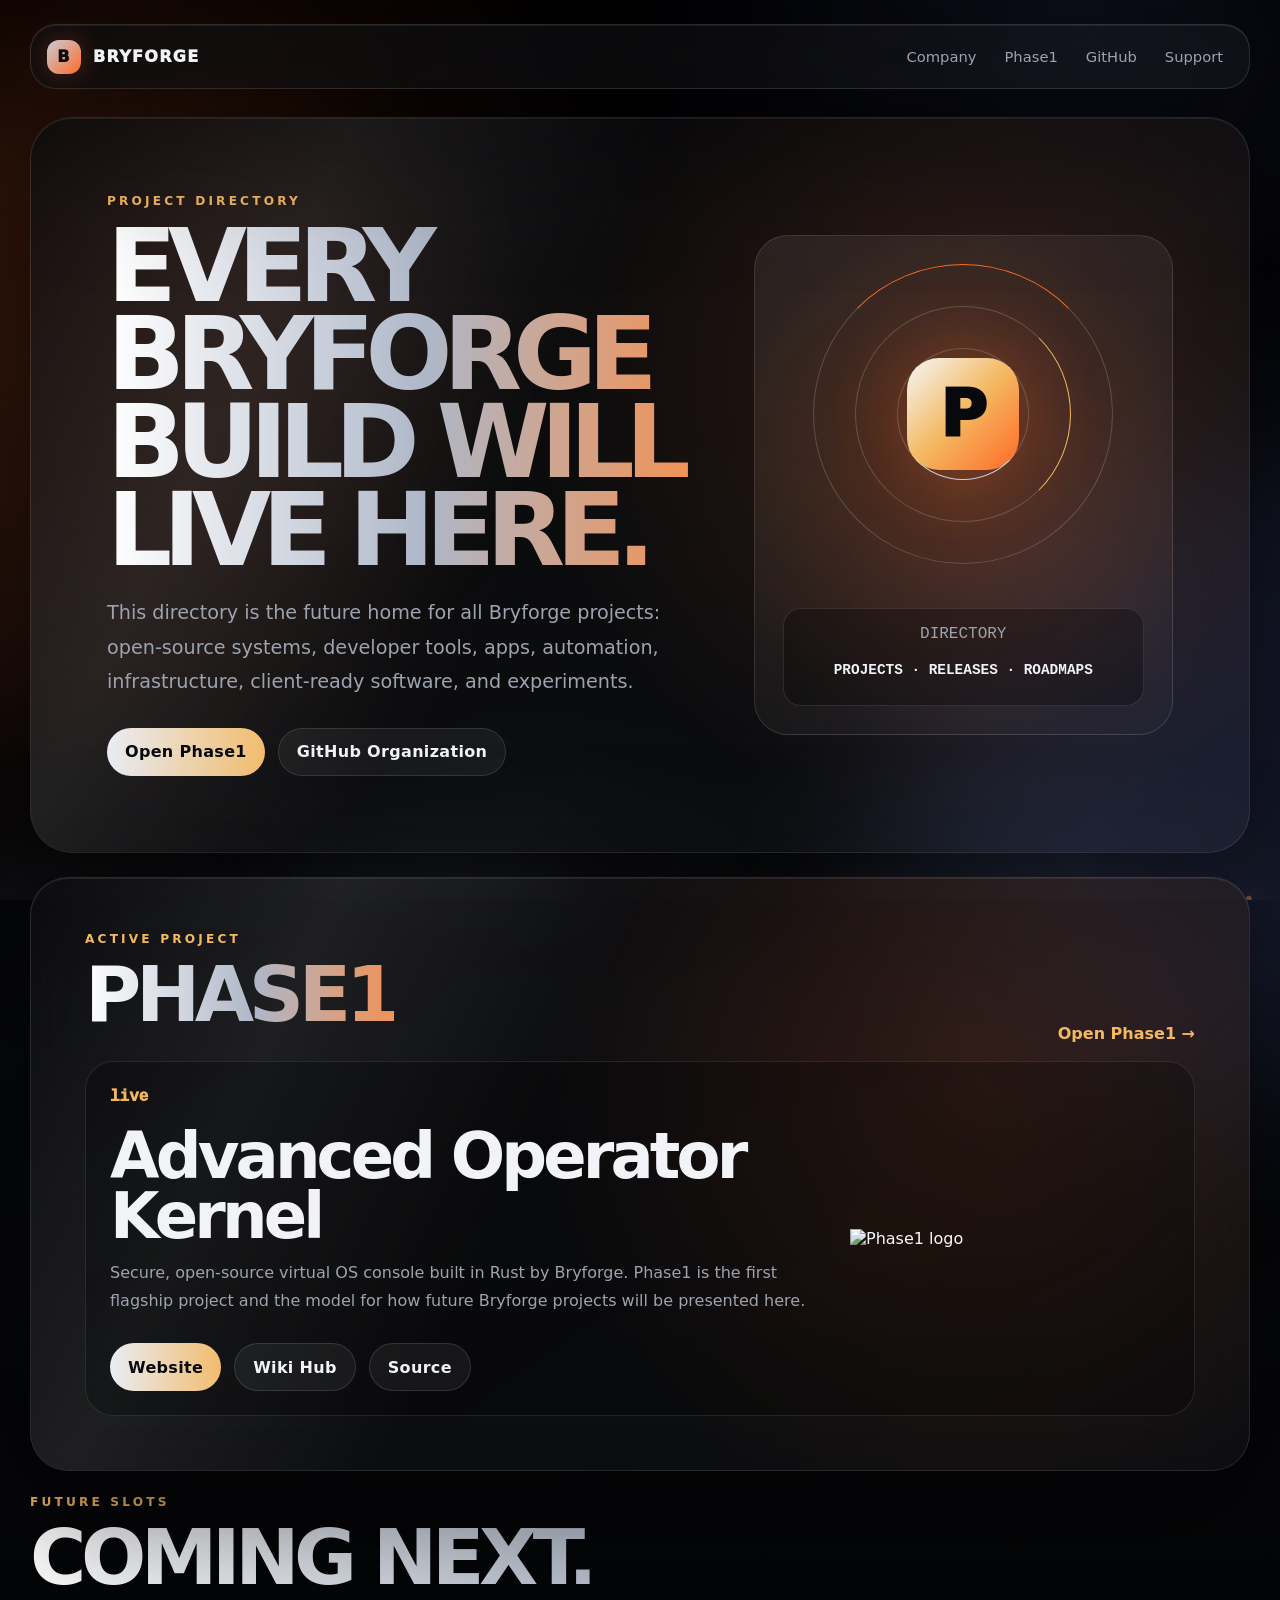
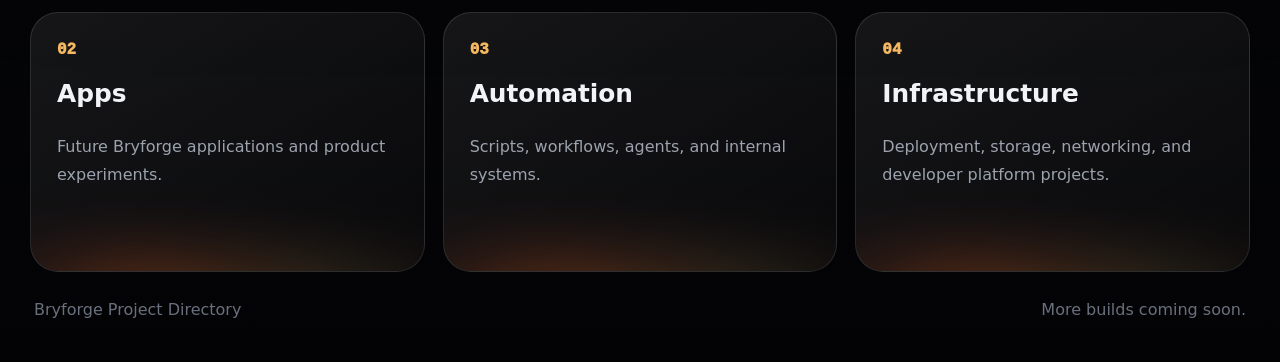
==== projects/index.html @ 0d3eb02b "Add Bryforge project directory page" ====
<!doctype html>
<html lang="en">
<head>
  <meta charset="utf-8">
  <meta name="viewport" content="width=device-width, initial-scale=1">
  <title>Bryforge Projects // Directory</title>
  <meta name="description" content="Project directory for Bryforge software, including Phase1 and future apps, tools, infrastructure, automation, and open-source systems.">
  <meta name="robots" content="index, follow, max-image-preview:large">
  <meta name="theme-color" content="#030305">
  <link rel="canonical" href="https://bryforge.github.io/projects/">
  <meta property="og:title" content="Bryforge Projects // Directory">
  <meta property="og:description" content="Directory of Bryforge software projects, starting with Phase1.">
  <meta property="og:type" content="website">
  <meta property="og:url" content="https://bryforge.github.io/projects/">
  <meta property="og:image" content="https://bryforge.github.io/phase1/assets/phase1-banner.svg">
  <link rel="stylesheet" href="../styles.css">
</head>
<body>
  <canvas id="smoke-canvas" aria-hidden="true"></canvas>
  <div class="grain" aria-hidden="true"></div>
  <div class="ember ember-a" aria-hidden="true"></div>
  <div class="ember ember-b" aria-hidden="true"></div>

  <header class="shell">
    <nav class="nav glass" aria-label="Project directory navigation">
      <a class="brand" href="../"><span class="brand-mark">B</span><span>Bryforge</span></a>
      <div class="nav-links">
        <a href="../">Company</a>
        <a href="https://bryforge.github.io/phase1/">Phase1</a>
        <a href="https://github.com/Bryforge" target="_blank" rel="noopener noreferrer">GitHub</a>
        <a href="https://www.buymeacoffee.com/bryforge" target="_blank" rel="noopener noreferrer">Support</a>
      </div>
    </nav>

    <main>
      <section class="hero glass" style="min-height: 620px;" aria-labelledby="directory-title">
        <div class="hero-copy">
          <p class="eyebrow">project directory</p>
          <h1 id="directory-title">Every Bryforge build will live here.</h1>
          <p class="hero-text">
            This directory is the future home for all Bryforge projects: open-source systems,
            developer tools, apps, automation, infrastructure, client-ready software, and experiments.
          </p>
          <div class="hero-actions">
            <a class="button primary" href="https://bryforge.github.io/phase1/">Open Phase1</a>
            <a class="button ghost" href="https://github.com/Bryforge" target="_blank" rel="noopener noreferrer">GitHub Organization</a>
          </div>
        </div>
        <div class="forge-panel">
          <div class="forge-core">
            <span class="core-ring ring-a"></span>
            <span class="core-ring ring-b"></span>
            <span class="core-ring ring-c"></span>
            <span class="core-letter">P</span>
          </div>
          <div class="forge-readout"><span>DIRECTORY</span><strong>PROJECTS · RELEASES · ROADMAPS</strong></div>
        </div>
      </section>

      <section class="section projects glass">
        <div class="section-heading split">
          <div>
            <p class="eyebrow">active project</p>
            <h2>Phase1</h2>
          </div>
          <a class="small-link" href="https://bryforge.github.io/phase1/">Open Phase1 →</a>
        </div>
        <div class="project-feature">
          <div>
            <span class="status-pill">live</span>
            <h3>Advanced Operator Kernel</h3>
            <p>
              Secure, open-source virtual OS console built in Rust by Bryforge. Phase1 is the first
              flagship project and the model for how future Bryforge projects will be presented here.
            </p>
            <div class="project-actions">
              <a class="button primary" href="https://bryforge.github.io/phase1/">Website</a>
              <a class="button ghost" href="https://bryforge.github.io/phase1/wiki/">Wiki Hub</a>
              <a class="button ghost" href="https://github.com/Bryforge/phase1" target="_blank" rel="noopener noreferrer">Source</a>
            </div>
          </div>
          <img src="https://bryforge.github.io/phase1/assets/phase1-banner.svg" alt="Phase1 logo">
        </div>
      </section>

      <section class="section services">
        <div class="section-heading">
          <p class="eyebrow">future slots</p>
          <h2>Coming next.</h2>
        </div>
        <div class="card-grid three">
          <article class="smoke-card"><span class="number">02</span><h3>Apps</h3><p>Future Bryforge applications and product experiments.</p></article>
          <article class="smoke-card"><span class="number">03</span><h3>Automation</h3><p>Scripts, workflows, agents, and internal systems.</p></article>
          <article class="smoke-card"><span class="number">04</span><h3>Infrastructure</h3><p>Deployment, storage, networking, and developer platform projects.</p></article>
        </div>
      </section>
    </main>

    <footer class="footer"><span>Bryforge Project Directory</span><span>More builds coming soon.</span></footer>
  </header>

  <script src="../smoke.js"></script>
</body>
</html>
---- styles.css ----
:root {
  --bg: #030305;
  --panel: rgba(12, 13, 16, 0.76);
  --text: #f1f3f7;
  --muted: #9ca3af;
  --dim: #69707d;
  --steel: #c8ced8;
  --ember: #ff6a28;
  --gold: #f4b860;
  --blue: #7a8cff;
  --line: rgba(255, 255, 255, 0.12);
  --shadow: 0 36px 140px rgba(0, 0, 0, 0.58);
}

* { box-sizing: border-box; }
html { scroll-behavior: smooth; }
body {
  margin: 0;
  min-height: 100vh;
  color: var(--text);
  font-family: Inter, ui-sans-serif, system-ui, -apple-system, BlinkMacSystemFont, "Segoe UI", sans-serif;
  background:
    radial-gradient(circle at 16% 10%, rgba(255, 106, 40, 0.13), transparent 26rem),
    radial-gradient(circle at 84% 0%, rgba(122, 140, 255, 0.12), transparent 28rem),
    linear-gradient(180deg, #020203 0%, #07080b 52%, #030305 100%);
  overflow-x: hidden;
}

a { color: inherit; }

#smoke-canvas {
  position: fixed;
  inset: 0;
  width: 100%;
  height: 100%;
  z-index: -5;
  background: transparent;
}

.grain {
  position: fixed;
  inset: 0;
  pointer-events: none;
  z-index: -1;
  opacity: 0.08;
  background-image:
    linear-gradient(rgba(255,255,255,0.12) 1px, transparent 1px),
    linear-gradient(90deg, rgba(255,255,255,0.08) 1px, transparent 1px);
  background-size: 62px 62px;
  mask-image: radial-gradient(circle at center, black, transparent 82%);
}

.ember {
  position: fixed;
  width: 42rem;
  aspect-ratio: 1;
  border-radius: 999px;
  filter: blur(100px);
  opacity: 0.14;
  pointer-events: none;
  z-index: -4;
}
.ember-a { left: -18rem; top: 4rem; background: #ff6a28; animation: drift-a 24s ease-in-out infinite alternate; }
.ember-b { right: -18rem; bottom: -12rem; background: #7a8cff; animation: drift-b 28s ease-in-out infinite alternate; }

.shell { width: min(1220px, calc(100% - 32px)); margin: 0 auto; padding: 24px 0 44px; }
.glass {
  background: linear-gradient(145deg, var(--panel), rgba(255, 255, 255, 0.035));
  border: 1px solid var(--line);
  box-shadow: var(--shadow), inset 0 1px 0 rgba(255, 255, 255, 0.08);
  backdrop-filter: blur(28px);
}

.nav {
  position: sticky;
  top: 16px;
  z-index: 20;
  display: flex;
  justify-content: space-between;
  align-items: center;
  gap: 18px;
  padding: 14px 16px;
  border-radius: 26px;
}
.brand {
  display: inline-flex;
  align-items: center;
  gap: 12px;
  text-decoration: none;
  font-weight: 950;
  letter-spacing: 0.08em;
  text-transform: uppercase;
}
.brand-mark {
  display: grid;
  place-items: center;
  width: 34px;
  height: 34px;
  border-radius: 12px;
  color: #0b0b0d;
  background: linear-gradient(135deg, var(--steel), var(--ember));
  box-shadow: 0 0 28px rgba(255, 106, 40, 0.25);
}
.nav-links { display: flex; align-items: center; gap: 8px; color: var(--muted); font-size: 0.92rem; }
.nav-links a { position: relative; padding: 9px 10px; border-radius: 999px; text-decoration: none; transition: color 180ms ease, background 180ms ease; }
.nav-links a:hover, .nav-links a:focus-visible { color: var(--text); background: rgba(255, 255, 255, 0.075); }

.hero {
  position: relative;
  display: grid;
  grid-template-columns: minmax(0, 1fr) minmax(300px, 0.72fr);
  gap: clamp(26px, 5vw, 70px);
  align-items: center;
  min-height: 760px;
  margin-top: 28px;
  padding: clamp(28px, 7vw, 76px);
  border-radius: 42px;
  overflow: hidden;
}
.hero::before, .projects::before, .support::before {
  content: "";
  position: absolute;
  inset: -1px;
  pointer-events: none;
  background:
    linear-gradient(115deg, transparent, rgba(255,255,255,0.08), transparent 42%),
    radial-gradient(circle at 78% 36%, rgba(255, 106, 40, 0.15), transparent 28rem);
}
.hero-copy, .forge-panel, .support > *, .projects > * { position: relative; z-index: 2; }

.eyebrow { margin: 0 0 14px; color: var(--gold); text-transform: uppercase; letter-spacing: 0.26em; font-size: 0.76rem; font-weight: 850; }
h1, h2, h3, p { margin-top: 0; }
h1 {
  max-width: 860px;
  margin-bottom: 22px;
  font-size: clamp(3.2rem, 8vw, 7.8rem);
  line-height: 0.86;
  letter-spacing: -0.09em;
  text-transform: uppercase;
}
h1, h2 {
  background: linear-gradient(90deg, #ffffff, #aeb7c8, #ff8a3d, #f4b860, #ffffff);
  background-size: 220% 100%;
  -webkit-background-clip: text;
  color: transparent;
  animation: steel-flow 11s linear infinite;
}
.hero-text { max-width: 760px; color: var(--muted); font-size: clamp(1rem, 1.8vw, 1.2rem); line-height: 1.8; }
.hero-actions, .project-actions { display: flex; flex-wrap: wrap; gap: 13px; margin-top: 28px; }
.button {
  display: inline-flex;
  align-items: center;
  justify-content: center;
  min-height: 48px;
  padding: 0 18px;
  border-radius: 999px;
  text-decoration: none;
  font-weight: 900;
  letter-spacing: 0.02em;
  touch-action: manipulation;
}
.primary { color: #08090c; background: linear-gradient(90deg, #e8edf5, #f4b860, #ff6a28); background-size: 220% 100%; animation: steel-flow 7s linear infinite; }
.ghost { color: var(--text); border: 1px solid var(--line); background: rgba(255,255,255,0.055); }
.coffee { color: #08090c; background: linear-gradient(90deg, #f4b860, #ff6a28, #e8edf5); background-size: 220% 100%; animation: steel-flow 6s linear infinite; }

.forge-panel {
  display: grid;
  gap: 22px;
  justify-items: center;
  padding: 28px;
  min-height: 500px;
  border-radius: 34px;
  background:
    radial-gradient(circle at center, rgba(255,106,40,0.18), transparent 16rem),
    linear-gradient(145deg, rgba(255,255,255,0.08), rgba(255,255,255,0.025));
  border: 1px solid rgba(255,255,255,0.12);
}
.forge-core { position: relative; display: grid; place-items: center; width: min(100%, 300px); aspect-ratio: 1; }
.core-ring { position: absolute; inset: 0; border-radius: 999px; border: 1px solid rgba(255,255,255,0.18); }
.ring-a { animation: spin 18s linear infinite; border-top-color: var(--ember); }
.ring-b { inset: 14%; animation: spin-rev 13s linear infinite; border-right-color: var(--gold); }
.ring-c { inset: 28%; animation: spin 9s linear infinite; border-bottom-color: var(--steel); }
.core-letter {
  display: grid;
  place-items: center;
  width: 112px;
  height: 112px;
  border-radius: 32px;
  color: #08090c;
  font-size: 4rem;
  font-weight: 1000;
  background: linear-gradient(135deg, #f6f7fa, #f4b860, #ff6a28);
  box-shadow: 0 0 80px rgba(255,106,40,0.3);
}
.forge-readout {
  display: grid;
  gap: 8px;
  width: 100%;
  padding: 16px;
  border-radius: 18px;
  color: var(--muted);
  background: rgba(0,0,0,0.28);
  border: 1px solid rgba(255,255,255,0.1);
  font-family: ui-monospace, "SFMono-Regular", monospace;
  text-align: center;
}
.forge-readout strong { color: var(--text); font-size: 0.9rem; }

.section { margin-top: 24px; }
.section-heading { margin-bottom: 18px; }
.section-heading h2, .manifesto h2, .support h2 { margin-bottom: 12px; font-size: clamp(2.3rem, 6vw, 5rem); line-height: 0.92; letter-spacing: -0.07em; text-transform: uppercase; }
.split { display: flex; align-items: end; justify-content: space-between; gap: 18px; }
.card-grid { display: grid; gap: 18px; }
.three { grid-template-columns: repeat(3, 1fr); }
.smoke-card {
  position: relative;
  min-height: 260px;
  padding: 26px;
  border-radius: 28px;
  background: linear-gradient(145deg, rgba(255,255,255,0.075), rgba(255,255,255,0.025));
  border: 1px solid var(--line);
  overflow: hidden;
}
.smoke-card::after { content: ""; position: absolute; inset: auto -20% -42% -20%; height: 120px; background: linear-gradient(90deg, transparent, rgba(255,106,40,0.35), rgba(244,184,96,0.18), transparent); filter: blur(34px); }
.number, .status-pill { display: inline-flex; margin-bottom: 20px; color: var(--gold); font-family: ui-monospace, "SFMono-Regular", monospace; font-weight: 950; }
.smoke-card h3 { font-size: 1.55rem; }
.smoke-card p, .project-feature p, .manifesto p, .support p { color: var(--muted); line-height: 1.75; }

.projects, .support, .manifesto { position: relative; padding: clamp(26px, 5vw, 54px); border-radius: 38px; overflow: hidden; }
.project-feature {
  display: grid;
  grid-template-columns: minmax(0, 1fr) 320px;
  gap: 24px;
  align-items: center;
  padding: 24px;
  border-radius: 28px;
  background: rgba(0,0,0,0.25);
  border: 1px solid rgba(255,255,255,0.1);
}
.project-feature h3 { margin-bottom: 12px; font-size: clamp(2rem, 5vw, 4rem); line-height: 0.95; letter-spacing: -0.06em; }
.project-feature img { width: min(100%, 320px); filter: grayscale(0.3) contrast(1.05) drop-shadow(0 0 32px rgba(255,106,40,0.16)); mix-blend-mode: screen; }
.small-link { color: var(--gold); text-decoration: none; font-weight: 900; }
.manifesto { background: linear-gradient(145deg, rgba(255,255,255,0.05), rgba(255,255,255,0.018)), radial-gradient(circle at 20% 0%, rgba(255,106,40,0.09), transparent 22rem); border: 1px solid var(--line); }
.support { display: grid; grid-template-columns: minmax(0, 1fr) 260px; gap: 22px; align-items: center; }
.coffee-card { position: relative; z-index: 2; display: grid; place-items: center; gap: 6px; min-height: 180px; padding: 24px; border-radius: 28px; text-decoration: none; color: #08090c; background: linear-gradient(135deg, #f4b860, #ff6a28, #f6f7fa); background-size: 220% 100%; animation: steel-flow 7s linear infinite; }
.coffee-card span { font-size: 2.1rem; }
.coffee-card strong { font-size: 1.25rem; }
.coffee-card small { color: rgba(0,0,0,0.62); font-weight: 800; }
.footer { display: flex; justify-content: space-between; gap: 12px; padding: 28px 4px 0; color: var(--dim); }

@keyframes steel-flow { to { background-position: 220% 0; } }
@keyframes spin { to { transform: rotate(360deg); } }
@keyframes spin-rev { to { transform: rotate(-360deg); } }
@keyframes drift-a { to { transform: translate3d(12vw, 8vh, 0); } }
@keyframes drift-b { to { transform: translate3d(-10vw, -8vh, 0); } }

@media (max-width: 920px) {
  .shell { width: min(100% - 20px, 720px); padding-top: 10px; }
  .nav { position: relative; top: 0; align-items: flex-start; flex-direction: column; }
  .nav-links { flex-wrap: wrap; }
  .hero, .project-feature, .support { grid-template-columns: 1fr; }
  .hero { min-height: auto; padding: 28px; border-radius: 32px; }
  .forge-panel { min-height: 360px; }
  .three { grid-template-columns: 1fr; }
  .split { align-items: flex-start; flex-direction: column; }
  .footer { flex-direction: column; }
}

@media (prefers-reduced-motion: reduce) {
  *, *::before, *::after { animation-duration: 0.001ms !important; animation-iteration-count: 1 !important; scroll-behavior: auto !important; }
}
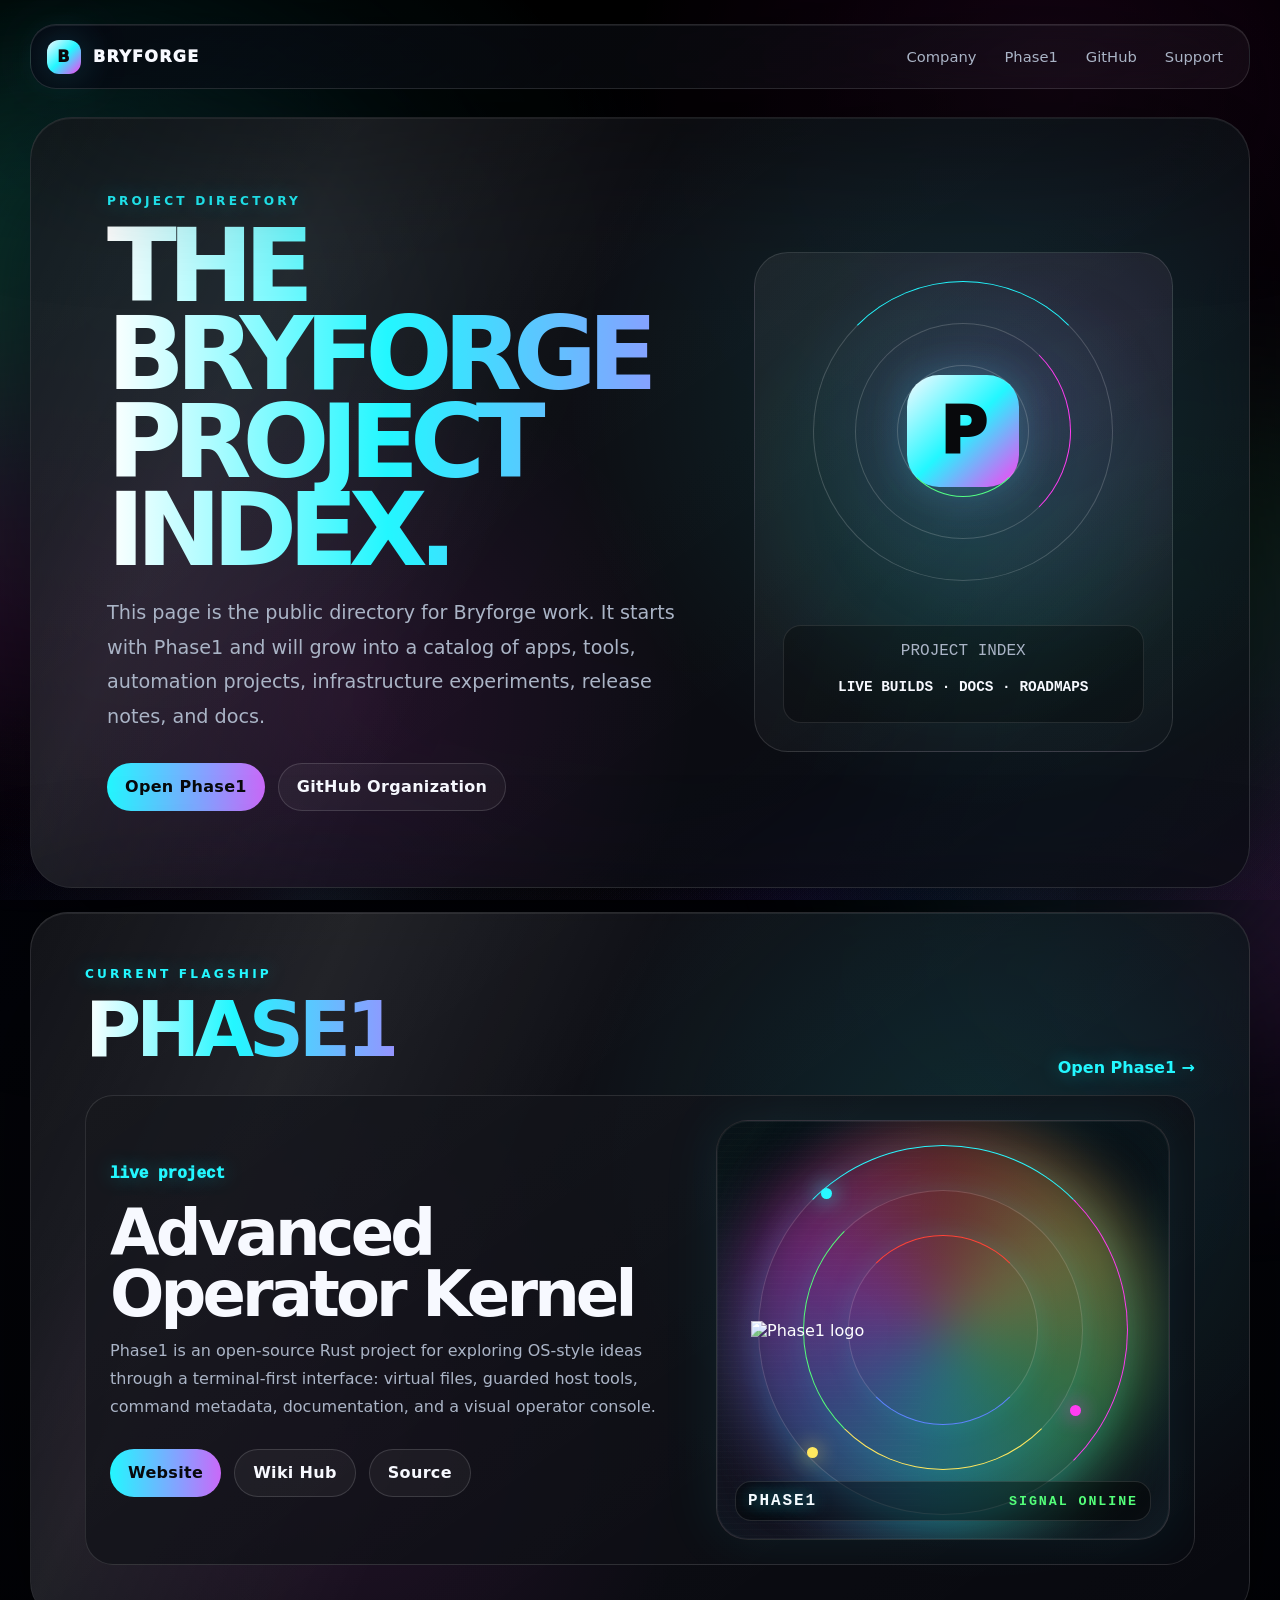
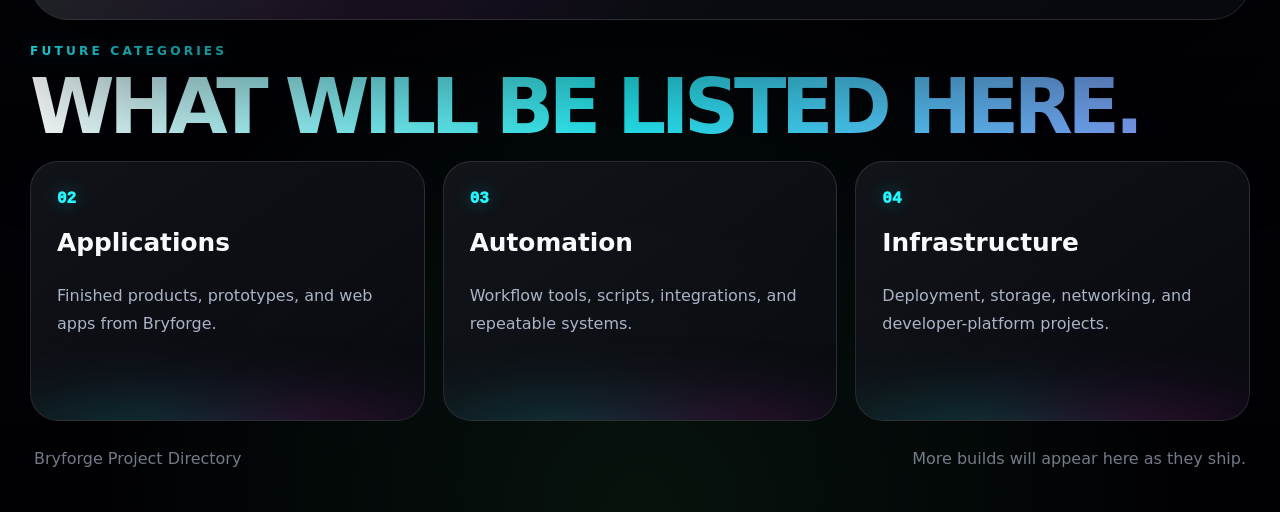
==== commit c032aaf0: "Refine project directory copy and sleek theme" ====
--- a/projects/index.html
+++ b/projects/index.html
@@ -4,16 +4,18 @@
   <meta charset="utf-8">
   <meta name="viewport" content="width=device-width, initial-scale=1">
   <title>Bryforge Projects // Directory</title>
-  <meta name="description" content="Project directory for Bryforge software, including Phase1 and future apps, tools, infrastructure, automation, and open-source systems.">
+  <meta name="description" content="A directory of Bryforge software projects, starting with Phase1 and expanding to future apps, tools, automation, and infrastructure work.">
   <meta name="robots" content="index, follow, max-image-preview:large">
-  <meta name="theme-color" content="#030305">
+  <meta name="theme-color" content="#010104">
   <link rel="canonical" href="https://bryforge.github.io/projects/">
   <meta property="og:title" content="Bryforge Projects // Directory">
-  <meta property="og:description" content="Directory of Bryforge software projects, starting with Phase1.">
+  <meta property="og:description" content="A home for Bryforge projects, releases, documentation, and future software work.">
   <meta property="og:type" content="website">
   <meta property="og:url" content="https://bryforge.github.io/projects/">
   <meta property="og:image" content="https://bryforge.github.io/phase1/assets/phase1-banner.svg">
   <link rel="stylesheet" href="../styles.css">
+  <link rel="stylesheet" href="../live-phase.css">
+  <link rel="stylesheet" href="../sleek.css">
 </head>
 <body>
   <canvas id="smoke-canvas" aria-hidden="true"></canvas>
@@ -36,10 +38,10 @@
       <section class="hero glass" style="min-height: 620px;" aria-labelledby="directory-title">
         <div class="hero-copy">
           <p class="eyebrow">project directory</p>
-          <h1 id="directory-title">Every Bryforge build will live here.</h1>
+          <h1 id="directory-title">The Bryforge project index.</h1>
           <p class="hero-text">
-            This directory is the future home for all Bryforge projects: open-source systems,
-            developer tools, apps, automation, infrastructure, client-ready software, and experiments.
+            This page is the public directory for Bryforge work. It starts with Phase1 and will grow into
+            a catalog of apps, tools, automation projects, infrastructure experiments, release notes, and docs.
           </p>
           <div class="hero-actions">
             <a class="button primary" href="https://bryforge.github.io/phase1/">Open Phase1</a>
@@ -53,25 +55,25 @@
             <span class="core-ring ring-c"></span>
             <span class="core-letter">P</span>
           </div>
-          <div class="forge-readout"><span>DIRECTORY</span><strong>PROJECTS · RELEASES · ROADMAPS</strong></div>
+          <div class="forge-readout"><span>PROJECT INDEX</span><strong>LIVE BUILDS · DOCS · ROADMAPS</strong></div>
         </div>
       </section>
 
       <section class="section projects glass">
         <div class="section-heading split">
           <div>
-            <p class="eyebrow">active project</p>
+            <p class="eyebrow">current flagship</p>
             <h2>Phase1</h2>
           </div>
           <a class="small-link" href="https://bryforge.github.io/phase1/">Open Phase1 →</a>
         </div>
-        <div class="project-feature">
+        <div class="project-feature project-feature-live">
           <div>
-            <span class="status-pill">live</span>
+            <span class="status-pill live-pill">live project</span>
             <h3>Advanced Operator Kernel</h3>
             <p>
-              Secure, open-source virtual OS console built in Rust by Bryforge. Phase1 is the first
-              flagship project and the model for how future Bryforge projects will be presented here.
+              Phase1 is an open-source Rust project for exploring OS-style ideas through a terminal-first interface:
+              virtual files, guarded host tools, command metadata, documentation, and a visual operator console.
             </p>
             <div class="project-actions">
               <a class="button primary" href="https://bryforge.github.io/phase1/">Website</a>
@@ -79,24 +81,34 @@
               <a class="button ghost" href="https://github.com/Bryforge/phase1" target="_blank" rel="noopener noreferrer">Source</a>
             </div>
           </div>
-          <img src="https://bryforge.github.io/phase1/assets/phase1-banner.svg" alt="Phase1 logo">
+          <a class="phase-live-stage" href="https://bryforge.github.io/phase1/" aria-label="Open Phase1 website">
+            <span class="phase-halo halo-a"></span>
+            <span class="phase-halo halo-b"></span>
+            <span class="phase-halo halo-c"></span>
+            <span class="phase-spark spark-a"></span>
+            <span class="phase-spark spark-b"></span>
+            <span class="phase-spark spark-c"></span>
+            <span class="phase-scan"></span>
+            <img src="https://bryforge.github.io/phase1/assets/phase1-banner.svg" alt="Phase1 logo">
+            <span class="phase-caption"><strong>PHASE1</strong><small>signal online</small></span>
+          </a>
         </div>
       </section>
 
       <section class="section services">
         <div class="section-heading">
-          <p class="eyebrow">future slots</p>
-          <h2>Coming next.</h2>
+          <p class="eyebrow">future categories</p>
+          <h2>What will be listed here.</h2>
         </div>
         <div class="card-grid three">
-          <article class="smoke-card"><span class="number">02</span><h3>Apps</h3><p>Future Bryforge applications and product experiments.</p></article>
-          <article class="smoke-card"><span class="number">03</span><h3>Automation</h3><p>Scripts, workflows, agents, and internal systems.</p></article>
-          <article class="smoke-card"><span class="number">04</span><h3>Infrastructure</h3><p>Deployment, storage, networking, and developer platform projects.</p></article>
+          <article class="smoke-card"><span class="number">02</span><h3>Applications</h3><p>Finished products, prototypes, and web apps from Bryforge.</p></article>
+          <article class="smoke-card"><span class="number">03</span><h3>Automation</h3><p>Workflow tools, scripts, integrations, and repeatable systems.</p></article>
+          <article class="smoke-card"><span class="number">04</span><h3>Infrastructure</h3><p>Deployment, storage, networking, and developer-platform projects.</p></article>
         </div>
       </section>
     </main>
 
-    <footer class="footer"><span>Bryforge Project Directory</span><span>More builds coming soon.</span></footer>
+    <footer class="footer"><span>Bryforge Project Directory</span><span>More builds will appear here as they ship.</span></footer>
   </header>
 
   <script src="../smoke.js"></script>
--- a/live-phase.css
+++ b/live-phase.css
@@ -0,0 +1,221 @@
+/* Makes the Phase1 project preview feel alive on the Bryforge company site. */
+.project-feature-live {
+  grid-template-columns: minmax(0, 1fr) minmax(290px, 0.78fr);
+  overflow: hidden;
+}
+
+.live-pill {
+  color: #23f7ff;
+  text-shadow: 0 0 20px rgba(35, 247, 255, 0.7);
+}
+
+.phase-live-stage {
+  position: relative;
+  display: grid;
+  place-items: center;
+  min-height: 420px;
+  padding: clamp(18px, 4vw, 34px);
+  border-radius: 32px;
+  overflow: hidden;
+  isolation: isolate;
+  text-decoration: none;
+  background:
+    radial-gradient(circle at 50% 42%, rgba(35, 247, 255, 0.12), transparent 18rem),
+    radial-gradient(circle at 35% 60%, rgba(255, 61, 242, 0.12), transparent 16rem),
+    linear-gradient(145deg, rgba(3, 4, 8, 0.96), rgba(18, 20, 28, 0.82));
+  border: 1px solid rgba(255, 255, 255, 0.14);
+  box-shadow:
+    inset 0 0 0 1px rgba(255, 255, 255, 0.05),
+    inset 0 0 70px rgba(35, 247, 255, 0.06),
+    0 0 60px rgba(35, 247, 255, 0.08);
+}
+
+.phase-live-stage::before {
+  content: "";
+  position: absolute;
+  width: 92%;
+  aspect-ratio: 1;
+  border-radius: 50%;
+  background: conic-gradient(from 0deg, #ff4438, #ffe85f, #54ff7a, #29f8ff, #5d85ff, #ff3df2, #ff4438);
+  filter: blur(28px);
+  opacity: 0.36;
+  animation: phase-spin 18s linear infinite;
+  z-index: -2;
+}
+
+.phase-live-stage::after {
+  content: "";
+  position: absolute;
+  inset: 0;
+  background:
+    repeating-linear-gradient(to bottom, rgba(255, 255, 255, 0.08), rgba(255, 255, 255, 0.08) 1px, transparent 1px, transparent 6px),
+    linear-gradient(115deg, transparent 0%, rgba(255, 255, 255, 0.14) 45%, transparent 52%);
+  opacity: 0.14;
+  mix-blend-mode: screen;
+  transform: translateX(-55%);
+  animation: phase-sheen 6s ease-in-out infinite;
+  pointer-events: none;
+}
+
+.phase-live-stage img {
+  position: relative;
+  z-index: 4;
+  width: min(100%, 390px);
+  filter:
+    saturate(1.24)
+    contrast(1.1)
+    drop-shadow(0 0 26px rgba(35, 247, 255, 0.28))
+    drop-shadow(0 0 48px rgba(255, 61, 242, 0.16));
+  mix-blend-mode: screen;
+  animation: phase-float 5.5s ease-in-out infinite;
+}
+
+.phase-halo {
+  position: absolute;
+  border-radius: 50%;
+  pointer-events: none;
+  z-index: 1;
+  border: 1px solid rgba(255, 255, 255, 0.16);
+  box-shadow: 0 0 28px rgba(35, 247, 255, 0.12);
+}
+
+.halo-a {
+  width: 82%;
+  aspect-ratio: 1;
+  border-top-color: #29f8ff;
+  border-right-color: #ff3df2;
+  animation: phase-spin 14s linear infinite;
+}
+
+.halo-b {
+  width: 62%;
+  aspect-ratio: 1;
+  border-bottom-color: #ffe85f;
+  border-left-color: #54ff7a;
+  animation: phase-spin-rev 10s linear infinite;
+}
+
+.halo-c {
+  width: 42%;
+  aspect-ratio: 1;
+  border-top-color: #ff4438;
+  border-bottom-color: #5d85ff;
+  animation: phase-spin 7s linear infinite;
+}
+
+.phase-spark {
+  position: absolute;
+  width: 11px;
+  height: 11px;
+  border-radius: 50%;
+  z-index: 5;
+  background: #29f8ff;
+  box-shadow: 0 0 20px #29f8ff, 0 0 36px rgba(41, 248, 255, 0.55);
+  animation: phase-spark-orbit 8s linear infinite;
+}
+
+.spark-a { top: 16%; left: 23%; animation-duration: 7.8s; }
+.spark-b { top: 68%; left: 78%; background: #ff3df2; box-shadow: 0 0 20px #ff3df2; animation-duration: 10s; animation-direction: reverse; }
+.spark-c { top: 78%; left: 20%; background: #ffe85f; box-shadow: 0 0 20px #ffe85f; animation-duration: 12s; }
+
+.phase-scan {
+  position: absolute;
+  inset: 0;
+  z-index: 6;
+  pointer-events: none;
+  background: linear-gradient(to bottom, transparent 0%, rgba(35, 247, 255, 0.22) 48%, transparent 56%);
+  opacity: 0.0;
+  transform: translateY(-100%);
+  animation: phase-scan 4.8s ease-in-out infinite;
+}
+
+.phase-caption {
+  position: absolute;
+  left: 18px;
+  right: 18px;
+  bottom: 18px;
+  z-index: 8;
+  display: flex;
+  justify-content: space-between;
+  gap: 14px;
+  align-items: center;
+  padding: 10px 12px;
+  border-radius: 16px;
+  color: rgba(245, 251, 255, 0.88);
+  background: rgba(0, 0, 0, 0.44);
+  border: 1px solid rgba(255, 255, 255, 0.12);
+  font-family: ui-monospace, "SFMono-Regular", monospace;
+  letter-spacing: 0.12em;
+  text-transform: uppercase;
+}
+
+.phase-caption strong {
+  color: #f5fbff;
+  text-shadow: 0 0 18px rgba(35, 247, 255, 0.72);
+}
+
+.phase-caption small {
+  color: #54ff7a;
+  font-weight: 850;
+  animation: phase-blink 1.8s steps(2, start) infinite;
+}
+
+@keyframes phase-spin { to { transform: rotate(360deg); } }
+@keyframes phase-spin-rev { to { transform: rotate(-360deg); } }
+
+@keyframes phase-float {
+  0%, 100% { transform: translateY(0) scale(1); }
+  50% { transform: translateY(-10px) scale(1.018); }
+}
+
+@keyframes phase-sheen {
+  0%, 35% { transform: translateX(-70%); opacity: 0; }
+  50% { opacity: 0.18; }
+  75%, 100% { transform: translateX(70%); opacity: 0; }
+}
+
+@keyframes phase-scan {
+  0%, 58% { transform: translateY(-110%); opacity: 0; }
+  66% { opacity: 0.34; }
+  82%, 100% { transform: translateY(110%); opacity: 0; }
+}
+
+@keyframes phase-spark-orbit {
+  0% { transform: translate3d(0, 0, 0) scale(0.85); opacity: 0.42; }
+  25% { transform: translate3d(22px, -20px, 0) scale(1.2); opacity: 1; }
+  50% { transform: translate3d(0, -38px, 0) scale(0.9); opacity: 0.62; }
+  75% { transform: translate3d(-22px, -18px, 0) scale(1.12); opacity: 1; }
+  100% { transform: translate3d(0, 0, 0) scale(0.85); opacity: 0.42; }
+}
+
+@keyframes phase-blink {
+  50% { opacity: 0.35; }
+}
+
+@media (max-width: 920px) {
+  .project-feature-live {
+    grid-template-columns: 1fr;
+  }
+
+  .phase-live-stage {
+    min-height: 360px;
+  }
+
+  .phase-caption {
+    position: relative;
+    left: auto;
+    right: auto;
+    bottom: auto;
+    width: 100%;
+    margin-top: 14px;
+  }
+}
+
+@media (prefers-reduced-motion: reduce) {
+  .phase-live-stage *,
+  .phase-live-stage::before,
+  .phase-live-stage::after {
+    animation-duration: 0.001ms !important;
+    animation-iteration-count: 1 !important;
+  }
+}
--- a/sleek.css
+++ b/sleek.css
@@ -0,0 +1,114 @@
+/* Sleek black + rainbow smoke refresh for Bryforge. */
+:root {
+  --bg: #010104;
+  --panel: rgba(4, 6, 12, 0.76);
+  --panel-strong: rgba(6, 8, 14, 0.94);
+  --text: #f7f9ff;
+  --muted: #aab4c6;
+  --dim: #687083;
+  --steel: #edf2ff;
+  --ember: #23f7ff;
+  --gold: #8b9cff;
+  --blue: #ff3df2;
+  --line: rgba(255, 255, 255, 0.13);
+  --shadow: 0 42px 150px rgba(0, 0, 0, 0.72);
+}
+
+body {
+  background:
+    radial-gradient(circle at 18% 12%, rgba(35, 247, 255, 0.13), transparent 28rem),
+    radial-gradient(circle at 82% 4%, rgba(255, 61, 242, 0.12), transparent 30rem),
+    radial-gradient(circle at 50% 100%, rgba(83, 255, 133, 0.07), transparent 34rem),
+    linear-gradient(180deg, #000 0%, #03040a 48%, #010104 100%);
+}
+
+.glass,
+.smoke-card,
+.manifesto,
+.project-feature {
+  background:
+    linear-gradient(145deg, rgba(255, 255, 255, 0.058), rgba(255, 255, 255, 0.018)),
+    rgba(4, 6, 12, 0.78);
+  border-color: rgba(255, 255, 255, 0.12);
+}
+
+.nav {
+  background:
+    linear-gradient(145deg, rgba(5, 8, 16, 0.88), rgba(255, 255, 255, 0.035));
+}
+
+.brand-mark,
+.core-letter {
+  background: linear-gradient(135deg, #f7f9ff, #23f7ff, #ff3df2);
+  box-shadow: 0 0 38px rgba(35, 247, 255, 0.22), 0 0 72px rgba(255, 61, 242, 0.12);
+}
+
+h1,
+h2 {
+  background: linear-gradient(90deg, #ffffff, #23f7ff, #8b9cff, #ff3df2, #53ff85, #ffffff);
+  background-size: 240% 100%;
+  -webkit-background-clip: text;
+  color: transparent;
+}
+
+.eyebrow,
+.number,
+.status-pill,
+.small-link {
+  color: #23f7ff;
+  text-shadow: 0 0 20px rgba(35, 247, 255, 0.38);
+}
+
+.hero::before,
+.projects::before,
+.support::before {
+  background:
+    linear-gradient(115deg, transparent, rgba(255,255,255,0.075), transparent 42%),
+    radial-gradient(circle at 78% 36%, rgba(35, 247, 255, 0.12), transparent 26rem),
+    radial-gradient(circle at 26% 76%, rgba(255, 61, 242, 0.09), transparent 22rem);
+}
+
+.forge-panel {
+  background:
+    radial-gradient(circle at center, rgba(35, 247, 255, 0.12), transparent 15rem),
+    radial-gradient(circle at 70% 30%, rgba(255, 61, 242, 0.09), transparent 16rem),
+    linear-gradient(145deg, rgba(255,255,255,0.06), rgba(255,255,255,0.018));
+}
+
+.ring-a { border-top-color: #23f7ff; }
+.ring-b { border-right-color: #ff3df2; }
+.ring-c { border-bottom-color: #53ff85; }
+
+.primary,
+.coffee,
+.coffee-card {
+  background: linear-gradient(90deg, #23f7ff, #8b9cff, #ff3df2, #53ff85, #f7f9ff);
+  background-size: 260% 100%;
+}
+
+.ghost {
+  background: rgba(255, 255, 255, 0.045);
+  border-color: rgba(255, 255, 255, 0.14);
+}
+
+.ember-a {
+  background: conic-gradient(from 20deg, #23f7ff, #8b9cff, #ff3df2, #53ff85, #23f7ff);
+  opacity: 0.18;
+}
+
+.ember-b {
+  background: conic-gradient(from 160deg, #ff3df2, #23f7ff, #53ff85, #8b9cff, #ff3df2);
+  opacity: 0.16;
+}
+
+.smoke-card::after {
+  background: linear-gradient(90deg, transparent, rgba(35,247,255,0.22), rgba(255,61,242,0.18), transparent);
+}
+
+.project-feature img {
+  filter: saturate(1.08) contrast(1.04) drop-shadow(0 0 32px rgba(35,247,255,0.18));
+}
+
+.footer {
+  color: rgba(170, 180, 198, 0.68);
+}
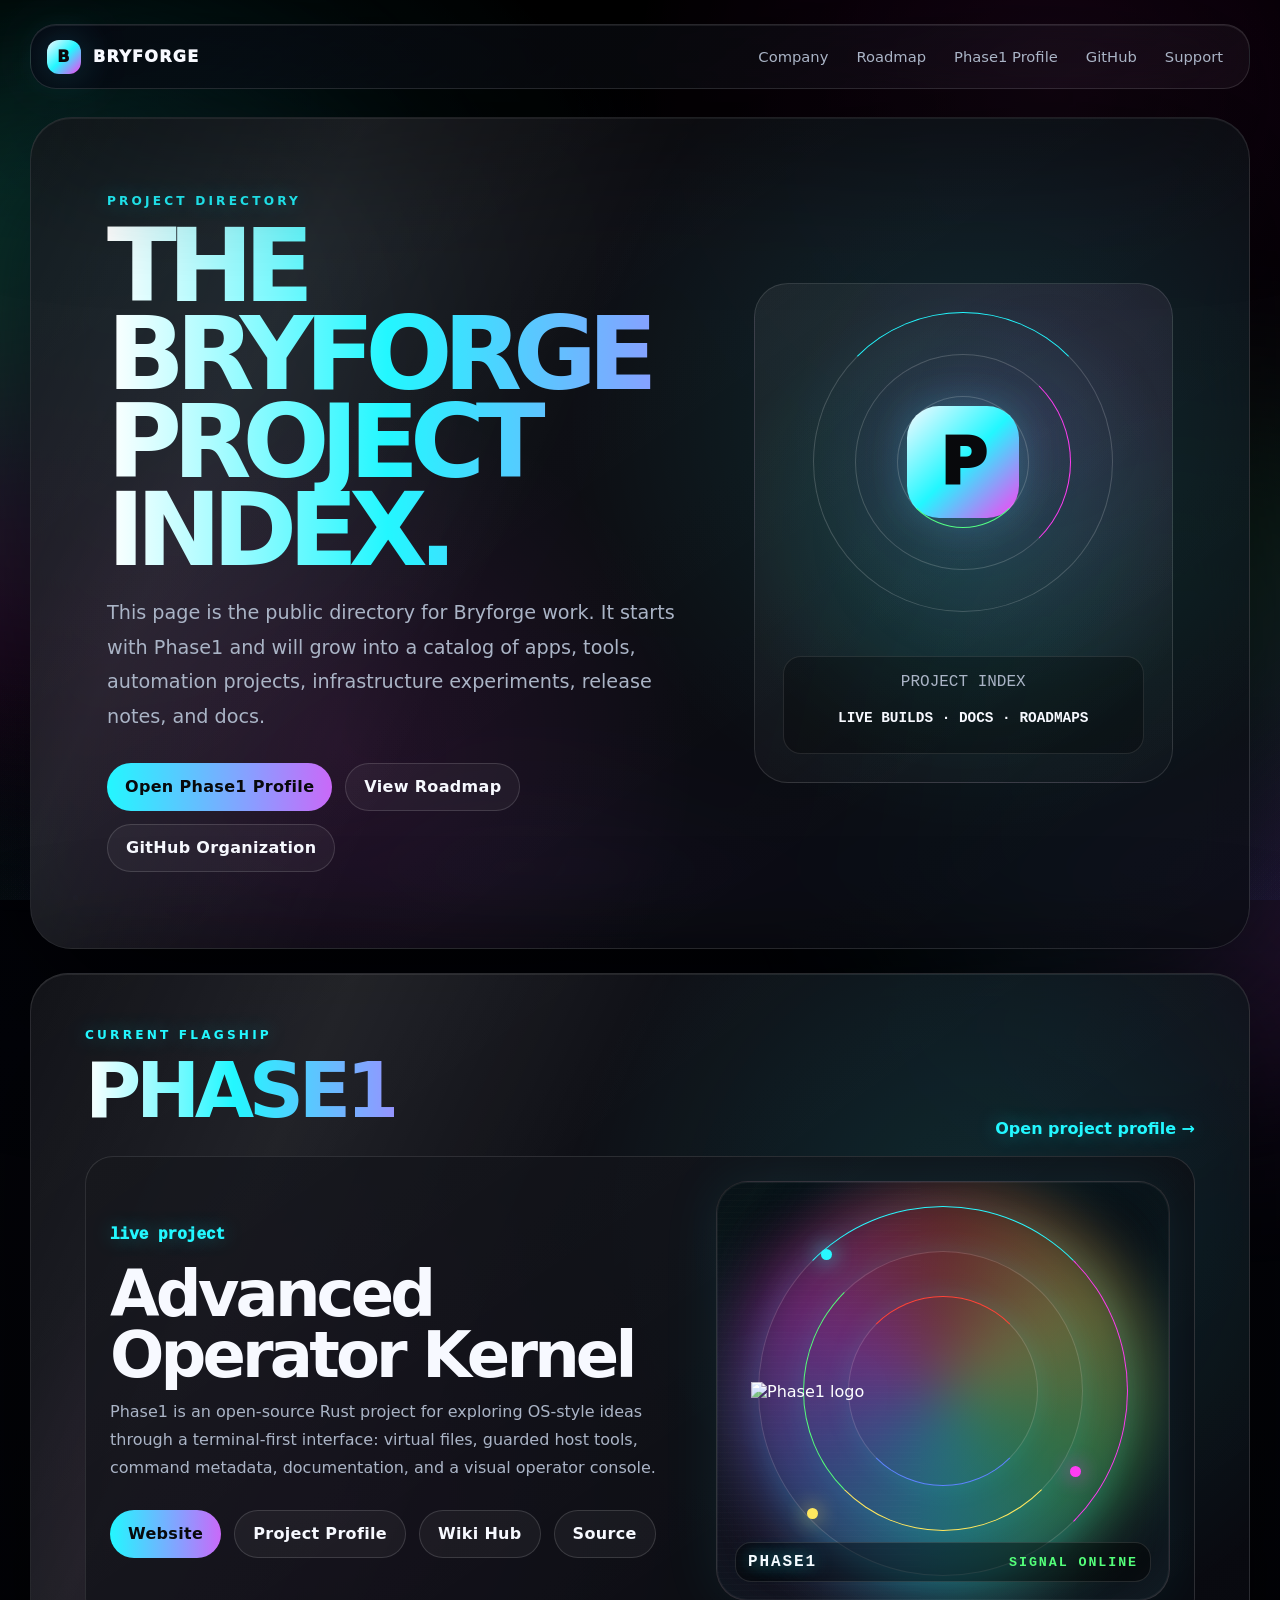
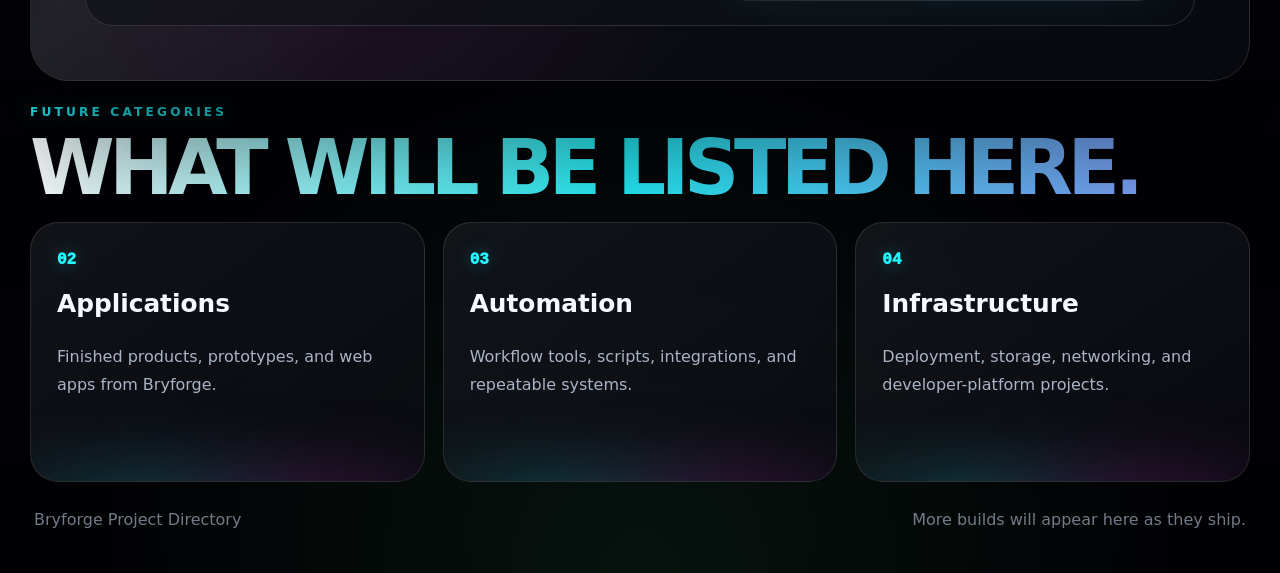
==== commit 439118a3: "Link roadmap and Phase1 profile from project directory" ====
--- a/projects/index.html
+++ b/projects/index.html
@@ -28,7 +28,8 @@
       <a class="brand" href="../"><span class="brand-mark">B</span><span>Bryforge</span></a>
       <div class="nav-links">
         <a href="../">Company</a>
-        <a href="https://bryforge.github.io/phase1/">Phase1</a>
+        <a href="../roadmap/">Roadmap</a>
+        <a href="./phase1/">Phase1 Profile</a>
         <a href="https://github.com/Bryforge" target="_blank" rel="noopener noreferrer">GitHub</a>
         <a href="https://www.buymeacoffee.com/bryforge" target="_blank" rel="noopener noreferrer">Support</a>
       </div>
@@ -44,7 +45,8 @@
             a catalog of apps, tools, automation projects, infrastructure experiments, release notes, and docs.
           </p>
           <div class="hero-actions">
-            <a class="button primary" href="https://bryforge.github.io/phase1/">Open Phase1</a>
+            <a class="button primary" href="./phase1/">Open Phase1 Profile</a>
+            <a class="button ghost" href="../roadmap/">View Roadmap</a>
             <a class="button ghost" href="https://github.com/Bryforge" target="_blank" rel="noopener noreferrer">GitHub Organization</a>
           </div>
         </div>
@@ -65,7 +67,7 @@
             <p class="eyebrow">current flagship</p>
             <h2>Phase1</h2>
           </div>
-          <a class="small-link" href="https://bryforge.github.io/phase1/">Open Phase1 →</a>
+          <a class="small-link" href="./phase1/">Open project profile →</a>
         </div>
         <div class="project-feature project-feature-live">
           <div>
@@ -77,6 +79,7 @@
             </p>
             <div class="project-actions">
               <a class="button primary" href="https://bryforge.github.io/phase1/">Website</a>
+              <a class="button ghost" href="./phase1/">Project Profile</a>
               <a class="button ghost" href="https://bryforge.github.io/phase1/wiki/">Wiki Hub</a>
               <a class="button ghost" href="https://github.com/Bryforge/phase1" target="_blank" rel="noopener noreferrer">Source</a>
             </div>
